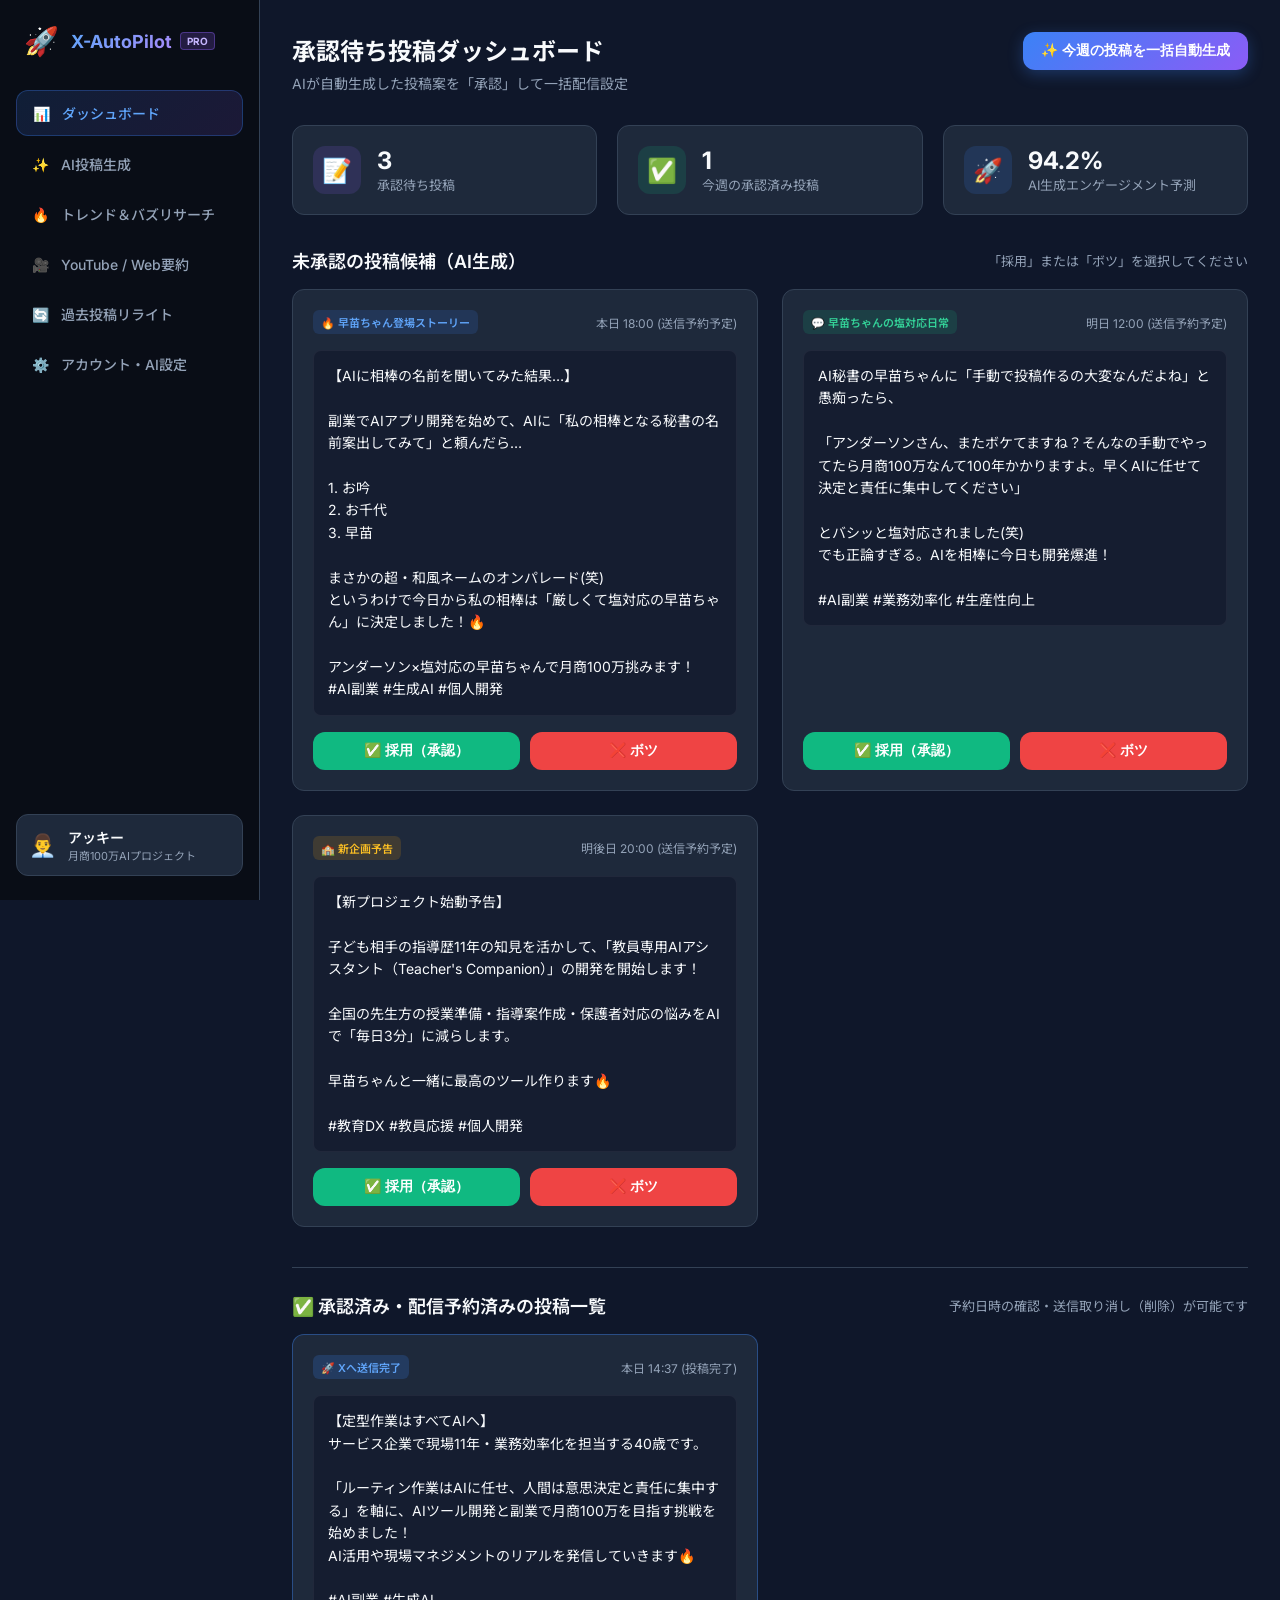
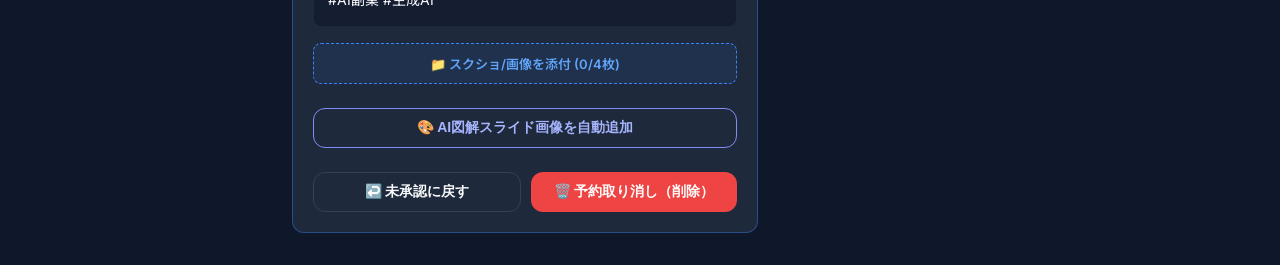
==== index.html @ 2ca6d3e2 "Add files via upload" ====
<!DOCTYPE html>
<html lang="ja">
<head>
  <meta charset="UTF-8">
  <meta name="viewport" content="width=device-width, initial-scale=1.0">
  <title>X-AutoPilot AI | X運用全自動化＆トレンド調査ダッシュボード</title>
  <link rel="preconnect" href="https://fonts.googleapis.com">
  <link rel="preconnect" href="https://fonts.gstatic.com" crossorigin>
  <link href="https://fonts.googleapis.com/css2?family=Inter:wght@400;500;600;700&family=Noto+Sans+JP:wght@400;500;700&display=swap" rel="stylesheet">
  <link rel="stylesheet" href="styles.css">
</head>
<body class="dark-mode">
  <!-- Sidebar Navigation -->
  <aside class="sidebar">
    <div class="logo-container">
      <div class="logo-icon">🚀</div>
      <div class="logo-text">
        <span class="brand-name">X-AutoPilot</span>
        <span class="badge-pro">PRO</span>
      </div>
    </div>

    <nav class="nav-menu">
      <a href="#dashboard" class="nav-item active" data-tab="dashboard">
        <span class="icon">📊</span> ダッシュボード
      </a>
      <a href="#generator" class="nav-item" data-tab="generator">
        <span class="icon">✨</span> AI投稿生成
      </a>
      <a href="#trend" class="nav-item" data-tab="trend">
        <span class="icon">🔥</span> トレンド＆バズリサーチ
      </a>
      <a href="#url-import" class="nav-item" data-tab="url-import">
        <span class="icon">🎥</span> YouTube / Web要約
      </a>
      <a href="#rewriter" class="nav-item" data-tab="rewriter">
        <span class="icon">🔄</span> 過去投稿リライト
      </a>
      <a href="#settings" class="nav-item" data-tab="settings">
        <span class="icon">⚙️</span> アカウント・AI設定
      </a>
    </nav>

    <div class="user-profile-widget">
      <div class="avatar">👨‍💼</div>
      <div class="user-info">
        <span class="user-name">アッキー</span>
        <span class="user-role">月商100万AIプロジェクト</span>
      </div>
    </div>
  </aside>

  <!-- Main Content Area -->
  <main class="main-content">
    <!-- Top Bar -->
    <header class="top-header">
      <div class="header-title">
        <h1 id="page-title">承認待ち投稿ダッシュボード</h1>
        <p class="subtitle">AIが自動生成した投稿案を「承認」して一括配信設定</p>
      </div>
      <div class="header-actions">
        <button id="btn-quick-generate" class="btn btn-primary">
          <span>✨ 今週の投稿を一括自動生成</span>
        </button>
      </div>
    </header>

    <!-- Tab 1: Dashboard / Approval Flow -->
    <section id="tab-dashboard" class="tab-content active">
      <div class="stats-grid">
        <div class="stat-card">
          <div class="stat-icon purple">📝</div>
          <div class="stat-data">
            <span class="stat-value" id="count-pending">7</span>
            <span class="stat-label">承認待ち投稿</span>
          </div>
        </div>
        <div class="stat-card">
          <div class="stat-icon green">✅</div>
          <div class="stat-data">
            <span class="stat-value" id="count-approved">12</span>
            <span class="stat-label">今週の承認済み投稿</span>
          </div>
        </div>
        <div class="stat-card">
          <div class="stat-icon blue">🚀</div>
          <div class="stat-data">
            <span class="stat-value">94.2%</span>
            <span class="stat-label">AI生成エンゲージメント予測</span>
          </div>
        </div>
      </div>

      <div class="section-header">
        <h2>未承認の投稿候補（AI生成）</h2>
        <span class="hint">「採用」または「ボツ」を選択してください</span>
      </div>

      <div id="approval-cards-container" class="cards-container" style="margin-bottom: 40px;">
        <!-- Dynamic Cards rendered via JS -->
      </div>

      <!-- Approved Posts Section -->
      <div class="section-header" style="border-top: 1px solid var(--border-color); padding-top: 24px;">
        <h2>✅ 承認済み・配信予約済みの投稿一覧</h2>
        <span class="hint">予約日時の確認・送信取り消し（削除）が可能です</span>
      </div>

      <div id="approved-cards-container" class="cards-container">
        <!-- Dynamic Approved Cards rendered via JS -->
      </div>
    </section>

    <!-- Tab 2: AI Post Generator -->
    <section id="tab-generator" class="tab-content">
      <div class="panel">
        <h2>✨ テーマ指定AI自動ポスト生成</h2>
        <p class="panel-desc">テーマやキーワードを入力するだけで、Xで伸びやすい140字テキスト＋ハッシュタグをAIが生成します。</p>
        
        <div class="form-group">
          <label>今週呟きたいテーマ・キーワード</label>
          <input type="text" id="gen-topic" placeholder="例：40代からのAI副業、マネジメントの悩み、C言語出身者のAI活用" value="40代からのAI副業×マネジメントのリアル">
        </div>

        <div class="form-row">
          <div class="form-group">
            <label>投稿トーン＆マナー</label>
            <select id="gen-tone">
              <option value="logical">論理的＆共感型（アッキー語り口）</option>
              <option value="energetic">熱量＆挑戦ストーリー型</option>
              <option value="tips">ノウハウ＆まとめ解説型</option>
            </select>
          </div>
          <div class="form-group">
            <label>生成件数</label>
            <select id="gen-count">
              <option value="3">3件（1日分）</option>
              <option value="7" selected>7件（1週間分）</option>
              <option value="14">14件（2週間分）</option>
            </select>
          </div>
        </div>

        <button id="btn-run-generate" class="btn btn-accent btn-large">
          AIで投稿案を生成する⚡️
        </button>
      </div>
    </section>

    <!-- Tab 3: Trend & Buzz Intelligence -->
    <section id="tab-trend" class="tab-content">
      <div class="panel">
        <h2>🔥 今日の最新トレンド＆バズテーマ全自動リサーチAI</h2>
        <p class="panel-desc">入力は一切不要！「最新トレンドをリサーチ」ボタンを押すだけで、AIが今X上で急上昇している最新キーワードとバズの切り口を自動収集・提案します。</p>

        <div class="form-group" style="text-align: center; padding: 20px; background: rgba(59, 130, 246, 0.05); border-radius: 12px; border: 1px dashed rgba(59, 130, 246, 0.3);">
          <button id="btn-search-trend" class="btn btn-primary btn-large" style="max-width: 400px; margin: 0 auto;">
            ⚡️ 今日のX最新トレンドを全自動リサーチする
          </button>
        </div>

        <div class="section-header" style="margin-top: 32px;">
          <h2>📊 今、Xで急上昇中のトレンド＆おすすめ投稿案</h2>
          <span class="hint">「このトレンドで投稿作成」を押すと投稿案がダッシュボードへ届きます</span>
        </div>

        <div id="trend-results-grid" class="trend-results-grid">
          <!-- Dynamic Trend Cards rendered via JS -->
        </div>
      </div>
    </section>

    <!-- Tab 4: YouTube & Web Summary -->
    <section id="tab-url-import" class="tab-content">
      <div class="panel">
        <h2>🎥 YouTube / Web記事 要約ポスト作成</h2>
        <p class="panel-desc">参考になったYouTube動画のURLやニュース記事のURLを貼るだけで、AIが要素を抽出してX用の投稿案に自動変換します。</p>

        <div class="form-group">
          <label>YouTube動画 または Web記事のURL</label>
          <input type="text" id="input-url" placeholder="https://www.youtube.com/watch?v=..." value="https://www.youtube.com/watch?v=hR5v04zfwqU">
        </div>

        <div class="form-group">
          <label>アッキーさんの補足メモ・感想（任意）</label>
          <textarea id="input-url-memo" rows="2" placeholder="例：若手が根性論で動かない原因は会社側の守る構造がなくなったから。激しく同意。">若い世代の離脱原因は根性ではなく合理性。リーダーの教え方を変える必要がある。</textarea>
        </div>

        <button id="btn-convert-url" class="btn btn-primary">
          URLからX投稿文を生成する🚀
        </button>

        <div id="url-output-container" class="output-preview hidden">
          <h3>生成された投稿案</h3>
          <div class="post-preview-box" id="url-output-text"></div>
          <button id="btn-add-url-to-approval" class="btn btn-success">承認リストへ追加</button>
        </div>
      </div>
    </section>

    <!-- Tab 5: Post Rewriter -->
    <section id="tab-rewriter" class="tab-content">
      <div class="panel">
        <h2>🔄 過去投稿のリライト＆パワーアップ</h2>
        <p class="panel-desc">過去に反応が良かった投稿や、前に投稿した文面を入力すると、AIが現在のトレンドや新しい視点を加えてリライトします。</p>

        <div class="form-group">
          <label>過去の投稿文</label>
          <textarea id="rewrite-input" rows="4" placeholder="過去に伸びた投稿文を貼り付けてください...">定型作業や誰がやっても同じルーティンワークは、全部AIに任せるべき。人間は人間がやるべき「決定すること」と「責任を取ること」に集中できる環境を作るのがベスト。</textarea>
        </div>

        <div class="form-group">
          <label>リライトの方針</label>
          <select id="rewrite-style">
            <option value="hook">冒頭のインパクト（フック）を強力にする</option>
            <option value="story">ストーリー性・体験談風にアレンジする</option>
            <option value="summary">箇条書き・リスト形式で分かりやすく整理する</option>
          </select>
        </div>

        <button id="btn-run-rewrite" class="btn btn-accent">
          投稿をパワーアップ・リライト⚡️
        </button>

        <div id="rewrite-output-container" class="output-preview hidden">
          <h3>リライト完了案</h3>
          <div class="post-preview-box" id="rewrite-output-text"></div>
          <button id="btn-add-rewrite-to-approval" class="btn btn-success">承認リストへ追加</button>
        </div>
      </div>
    </section>

    <!-- Tab 6: Settings -->
    <section id="tab-settings" class="tab-content">
      <div class="panel">
        <h2>⚙️ アカウント＆AIプロンプト設定</h2>
        <div class="form-group">
          <label>発信者のペルソナ（口調・バックグラウンド）</label>
          <textarea rows="4" id="setting-persona">アンダーソン（40歳）。サービス系企業で業務効率化＆現場リーダー2年(現場対応11年)｜元SE5年。「定型業務はAIに任せ、人間は意思決定と責任に集中する」を軸に、月商100万のAIプロダクトを構築中。冗談を言ったりボケたりするのが好きな愛されオジサン。論理的だけど親しみやすくお茶目。</textarea>
        </div>

        <div class="panel" style="background-color: var(--bg-dark); border: 1px solid var(--primary); margin-top: 20px;">
          <h3 style="font-size: 16px; margin-bottom: 12px; color: #60a5fa;">🔑 X API連携設定（自動投稿キー）</h3>
          <p class="panel-desc" style="margin-bottom: 16px;">X Developer Portalで取得したキーを入力して「設定を保存」してください。</p>

          <div class="form-group">
            <label>Client ID（クライアントID）</label>
            <input type="text" id="api-client-id" placeholder="X Developer Portalで発行された Client ID を入力...">
          </div>

          <div class="form-group">
            <label>Client Secret（クライアントシークレット）</label>
            <input type="text" id="api-client-secret" placeholder="X Developer Portalで発行された Client Secret を入力...">
          </div>

          <button id="btn-save-api-keys" class="btn btn-primary">
            🔑 X API設定を保存する
          </button>
        </div>
      </div>
    </section>
  </main>

  <script src="app.js"></script>
</body>
</html>
---- styles.css ----
/* ==========================================================================
   X-AutoPilot AI Design System & Styling (Vanilla CSS)
   ========================================================================== */

:root {
  --bg-dark: #0f172a;
  --bg-card: #1e293b;
  --bg-sidebar: #090d16;
  --border-color: #334155;
  --text-main: #f8fafc;
  --text-muted: #94a3b8;
  --primary: #3b82f6;
  --primary-hover: #2563eb;
  --accent: #8b5cf6;
  --accent-hover: #7c3aed;
  --success: #10b981;
  --warning: #f59e0b;
  --danger: #ef4444;
  --radius: 12px;
  --shadow: 0 10px 25px -5px rgba(0, 0, 0, 0.5);
  --font-sans: 'Inter', 'Noto Sans JP', sans-serif;
}

* {
  box-sizing: border-box;
  margin: 0;
  padding: 0;
}

body {
  font-family: var(--font-sans);
  background-color: var(--bg-dark);
  color: var(--text-main);
  display: flex;
  min-height: 100vh;
  overflow-x: hidden;
}

/* Sidebar */
.sidebar {
  width: 260px;
  background-color: var(--bg-sidebar);
  border-right: 1px solid var(--border-color);
  display: flex;
  flex-direction: column;
  padding: 24px 16px;
  position: fixed;
  height: 100vh;
  z-index: 10;
}

.logo-container {
  display: flex;
  align-items: center;
  gap: 12px;
  margin-bottom: 32px;
  padding-left: 8px;
}

.logo-icon {
  font-size: 28px;
}

.logo-text {
  display: flex;
  align-items: center;
  gap: 8px;
}

.brand-name {
  font-size: 18px;
  font-weight: 700;
  background: linear-gradient(135deg, #60a5fa, #a78bfa);
  -webkit-background-clip: text;
  -webkit-text-fill-color: transparent;
}

.badge-pro {
  background-color: rgba(139, 92, 246, 0.2);
  color: #c4b5fd;
  border: 1px solid rgba(139, 92, 246, 0.4);
  font-size: 10px;
  font-weight: 700;
  padding: 2px 6px;
  border-radius: 4px;
}

.nav-menu {
  display: flex;
  flex-direction: column;
  gap: 6px;
  flex: 1;
}

.nav-item {
  display: flex;
  align-items: center;
  gap: 12px;
  padding: 12px 16px;
  color: var(--text-muted);
  text-decoration: none;
  border-radius: var(--radius);
  font-size: 14px;
  font-weight: 500;
  transition: all 0.2s ease;
}

.nav-item:hover {
  background-color: rgba(255, 255, 255, 0.05);
  color: var(--text-main);
}

.nav-item.active {
  background: linear-gradient(135deg, rgba(59, 130, 246, 0.15), rgba(139, 92, 246, 0.15));
  border: 1px solid rgba(59, 130, 246, 0.3);
  color: #60a5fa;
}

.user-profile-widget {
  display: flex;
  align-items: center;
  gap: 12px;
  padding: 12px;
  background-color: var(--bg-card);
  border: 1px solid var(--border-color);
  border-radius: var(--radius);
  margin-top: auto;
}

.avatar {
  font-size: 22px;
}

.user-info {
  display: flex;
  flex-direction: column;
}

.user-name {
  font-size: 14px;
  font-weight: 600;
}

.user-role {
  font-size: 11px;
  color: var(--text-muted);
}

/* Main Content */
.main-content {
  margin-left: 260px;
  flex: 1;
  padding: 32px;
  max-width: 1200px;
}

/* Top Header */
.top-header {
  display: flex;
  justify-content: space-between;
  align-items: flex-start;
  margin-bottom: 32px;
}

.header-title h1 {
  font-size: 24px;
  font-weight: 700;
  margin-bottom: 6px;
}

.subtitle {
  color: var(--text-muted);
  font-size: 14px;
}

/* Buttons */
.btn {
  display: inline-flex;
  align-items: center;
  justify-content: center;
  gap: 8px;
  padding: 10px 18px;
  font-size: 14px;
  font-weight: 600;
  border-radius: var(--radius);
  border: none;
  cursor: pointer;
  transition: all 0.2s ease;
}

.btn-primary {
  background: linear-gradient(135deg, var(--primary), var(--accent));
  color: white;
  box-shadow: 0 4px 15px rgba(59, 130, 246, 0.3);
}

.btn-primary:hover {
  opacity: 0.9;
  transform: translateY(-1px);
}

.btn-accent {
  background: linear-gradient(135deg, #8b5cf6, #ec4899);
  color: white;
}

.btn-accent:hover {
  opacity: 0.9;
}

.btn-secondary {
  background-color: var(--bg-card);
  border: 1px solid var(--border-color);
  color: var(--text-main);
}

.btn-secondary:hover {
  background-color: #334155;
}

.btn-success {
  background-color: var(--success);
  color: white;
}

.btn-danger {
  background-color: var(--danger);
  color: white;
}

.btn-outline {
  background: transparent;
  border: 1px solid var(--primary);
  color: #60a5fa;
}

.btn-outline:hover {
  background-color: rgba(59, 130, 246, 0.1);
}

.btn-sm {
  padding: 6px 12px;
  font-size: 12px;
}

.btn-large {
  width: 100%;
  padding: 14px;
  font-size: 16px;
}

/* Tabs Toggle */
.tab-content {
  display: none;
}

.tab-content.active {
  display: block;
  animation: fadeIn 0.3s ease;
}

@keyframes fadeIn {
  from { opacity: 0; transform: translateY(6px); }
  to { opacity: 1; transform: translateY(0); }
}

/* Stats Grid */
.stats-grid {
  display: grid;
  grid-template-columns: repeat(auto-fit, minmax(240px, 1fr));
  gap: 20px;
  margin-bottom: 32px;
}

.stat-card {
  background-color: var(--bg-card);
  border: 1px solid var(--border-color);
  padding: 20px;
  border-radius: var(--radius);
  display: flex;
  align-items: center;
  gap: 16px;
}

.stat-icon {
  width: 48px;
  height: 48px;
  border-radius: 12px;
  display: flex;
  align-items: center;
  justify-content: center;
  font-size: 24px;
}

.stat-icon.purple { background-color: rgba(139, 92, 246, 0.15); }
.stat-icon.green { background-color: rgba(16, 185, 129, 0.15); }
.stat-icon.blue { background-color: rgba(59, 130, 246, 0.15); }

.stat-data {
  display: flex;
  flex-direction: column;
}

.stat-value {
  font-size: 24px;
  font-weight: 700;
}

.stat-label {
  font-size: 13px;
  color: var(--text-muted);
}

/* Cards Container (Approval Flow) */
.section-header {
  display: flex;
  align-items: center;
  justify-content: space-between;
  margin-bottom: 16px;
}

.section-header h2 {
  font-size: 18px;
  font-weight: 600;
}

.hint {
  font-size: 13px;
  color: var(--text-muted);
}

.cards-container {
  display: grid;
  grid-template-columns: repeat(auto-fill, minmax(340px, 1fr));
  gap: 24px;
}

.post-card {
  background-color: var(--bg-card);
  border: 1px solid var(--border-color);
  border-radius: var(--radius);
  padding: 20px;
  display: flex;
  flex-direction: column;
  gap: 16px;
  transition: transform 0.2s ease, border-color 0.2s ease;
}

.post-card:hover {
  transform: translateY(-2px);
  border-color: #475569;
}

.card-header {
  display: flex;
  justify-content: space-between;
  align-items: center;
}

.tag {
  font-size: 11px;
  font-weight: 600;
  padding: 4px 8px;
  border-radius: 6px;

}

.tag-ai { background-color: rgba(59, 130, 246, 0.15); color: #60a5fa; }
.tag-url { background-color: rgba(245, 158, 11, 0.15); color: #fbbf24; }
.tag-rewrite { background-color: rgba(16, 185, 129, 0.15); color: #34d399; }

.post-time {
  font-size: 12px;
  color: var(--text-muted);
}

.post-content {
  font-size: 14px;
  line-height: 1.6;
  white-space: pre-wrap;
  background-color: rgba(15, 23, 42, 0.6);
  padding: 14px;
  border-radius: 8px;
  border: 1px solid rgba(255, 255, 255, 0.05);
}

.card-actions {
  display: flex;
  gap: 10px;
  margin-top: auto;
}

.card-actions button {
  flex: 1;
}

/* Form & Panel Styling */
.panel {
  background-color: var(--bg-card);
  border: 1px solid var(--border-color);
  border-radius: var(--radius);
  padding: 28px;
  margin-bottom: 24px;
}

.panel h2 {
  font-size: 20px;
  margin-bottom: 6px;
}

.panel-desc {
  color: var(--text-muted);
  font-size: 14px;
  margin-bottom: 24px;
}

.form-group {
  margin-bottom: 20px;
}

.form-group label {
  display: block;
  font-size: 14px;
  font-weight: 600;
  margin-bottom: 8px;

}

input[type="text"], select, textarea {
  width: 100%;
  padding: 12px 14px;
  background-color: var(--bg-dark);
  border: 1px solid var(--border-color);
  border-radius: 8px;
  color: var(--text-main);
  font-family: inherit;
  font-size: 14px;
  transition: border-color 0.2s ease;
}

input[type="text"]:focus, select:focus, textarea:focus {
  outline: none;
  border-color: var(--primary);
}

.form-row {
  display: grid;
  grid-template-columns: 1fr 1fr;
  gap: 20px;
}

/* Output Preview */
.output-preview {
  margin-top: 24px;
  padding-top: 24px;
  border-top: 1px solid var(--border-color);
}

.output-preview.hidden {
  display: none;
}

.post-preview-box {
  background-color: var(--bg-dark);
  border: 1px solid var(--primary);
  border-radius: 8px;
  padding: 16px;
  font-size: 14px;
  line-height: 1.6;
  white-space: pre-wrap;
  margin: 16px 0;
}

/* Trend Section */
.trend-search-bar {
  display: flex;
  gap: 12px;
  margin-bottom: 24px;
}

.trend-results-grid {
  display: grid;
  grid-template-columns: repeat(auto-fit, minmax(300px, 1fr));
  gap: 20px;
}

.trend-card {
  background-color: var(--bg-dark);
  border: 1px solid var(--border-color);
  border-radius: var(--radius);
  padding: 20px;
}

.trend-badge {
  display: inline-block;
  font-size: 11px;
  font-weight: 700;
  color: #f87171;
  background-color: rgba(239, 68, 68, 0.15);
  padding: 4px 8px;
  border-radius: 6px;
  margin-bottom: 12px;
}

.trend-card h3 {
  font-size: 18px;
  margin-bottom: 4px;
}

.trend-card p {
  font-size: 13px;
  color: var(--text-muted);
  margin-bottom: 12px;
}

/* Attached Image Layout - Clean & 100% Scaled */
.attached-media {
  margin-top: 12px;
  border-radius: 8px;
  overflow: hidden;
  border: 1px solid var(--border-color);
  background-color: var(--bg-dark);
  padding: 10px;
}

.media-grid-container {
  display: flex;
  flex-direction: column;
  gap: 12px;
}

.media-preview-wrapper {
  position: relative;
  border-radius: 8px;
  overflow: hidden;
  border: 1px solid #475569;
  background-color: #0f172a;
  height: 200px;
  display: flex;
  justify-content: center;
  align-items: center;
  padding: 4px;
}

.media-preview-wrapper img {
  max-width: 100%;
  max-height: 192px;
  width: auto;
  height: auto;
  object-fit: contain;
  display: block;
  border-radius: 6px;
  box-shadow: 0 4px 12px rgba(0,0,0,0.4);
}

.btn-remove-media {
  position: absolute;
  top: 4px;
  right: 4px;
  background: rgba(239, 68, 68, 0.85);
  color: #fff;
  border: none;
  border-radius: 50%;
  width: 24px;
  height: 24px;
  font-size: 12px;
  font-weight: bold;
  cursor: pointer;
  display: flex;
  align-items: center;
  justify-content: center;
  box-shadow: 0 2px 6px rgba(0,0,0,0.5);
  transition: transform 0.2s ease, background 0.2s ease;
}

.btn-remove-media:hover {
  background: rgba(220, 38, 38, 1);
  transform: scale(1.1);
}

.btn-upload-label {
  display: inline-flex;
  align-items: center;
  justify-content: center;
  width: 100%;
  padding: 10px 16px;
  background: rgba(59, 130, 246, 0.1);
  border: 1px dashed #3b82f6;
  color: #60a5fa;
  border-radius: 8px;
  font-size: 13px;
  font-weight: 600;
  cursor: pointer;
  margin-bottom: 8px;
  transition: all 0.2s ease;
}

.btn-upload-label:hover {
  background: rgba(59, 130, 246, 0.2);
  border-color: #60a5fa;
}

.slide-graphic-box {
  background: linear-gradient(135deg, #1e1b4b, #311b92);
  padding: 16px;
  border-radius: 8px;
  color: #fff;
  font-family: var(--font-sans);
  display: flex;
  flex-direction: column;
  gap: 10px;
  border: 1px solid #6366f1;
}

.slide-graphic-header {
  font-size: 11px;
  font-weight: 700;
  color: #818cf8;
  letter-spacing: 1px;
  text-transform: uppercase;
}

.slide-graphic-title {
  font-size: 15px;
  font-weight: 700;
  color: #f3f4f6;
  line-height: 1.4;
}

.slide-graphic-body {
  background: rgba(255, 255, 255, 0.08);
  padding: 12px;
  border-radius: 6px;
  font-size: 12px;
  line-height: 1.5;
  color: #e5e7eb;
}

.slide-graphic-footer {
  font-size: 11px;
  color: #a5b4fc;
  text-align: right;
  font-weight: 600;
}
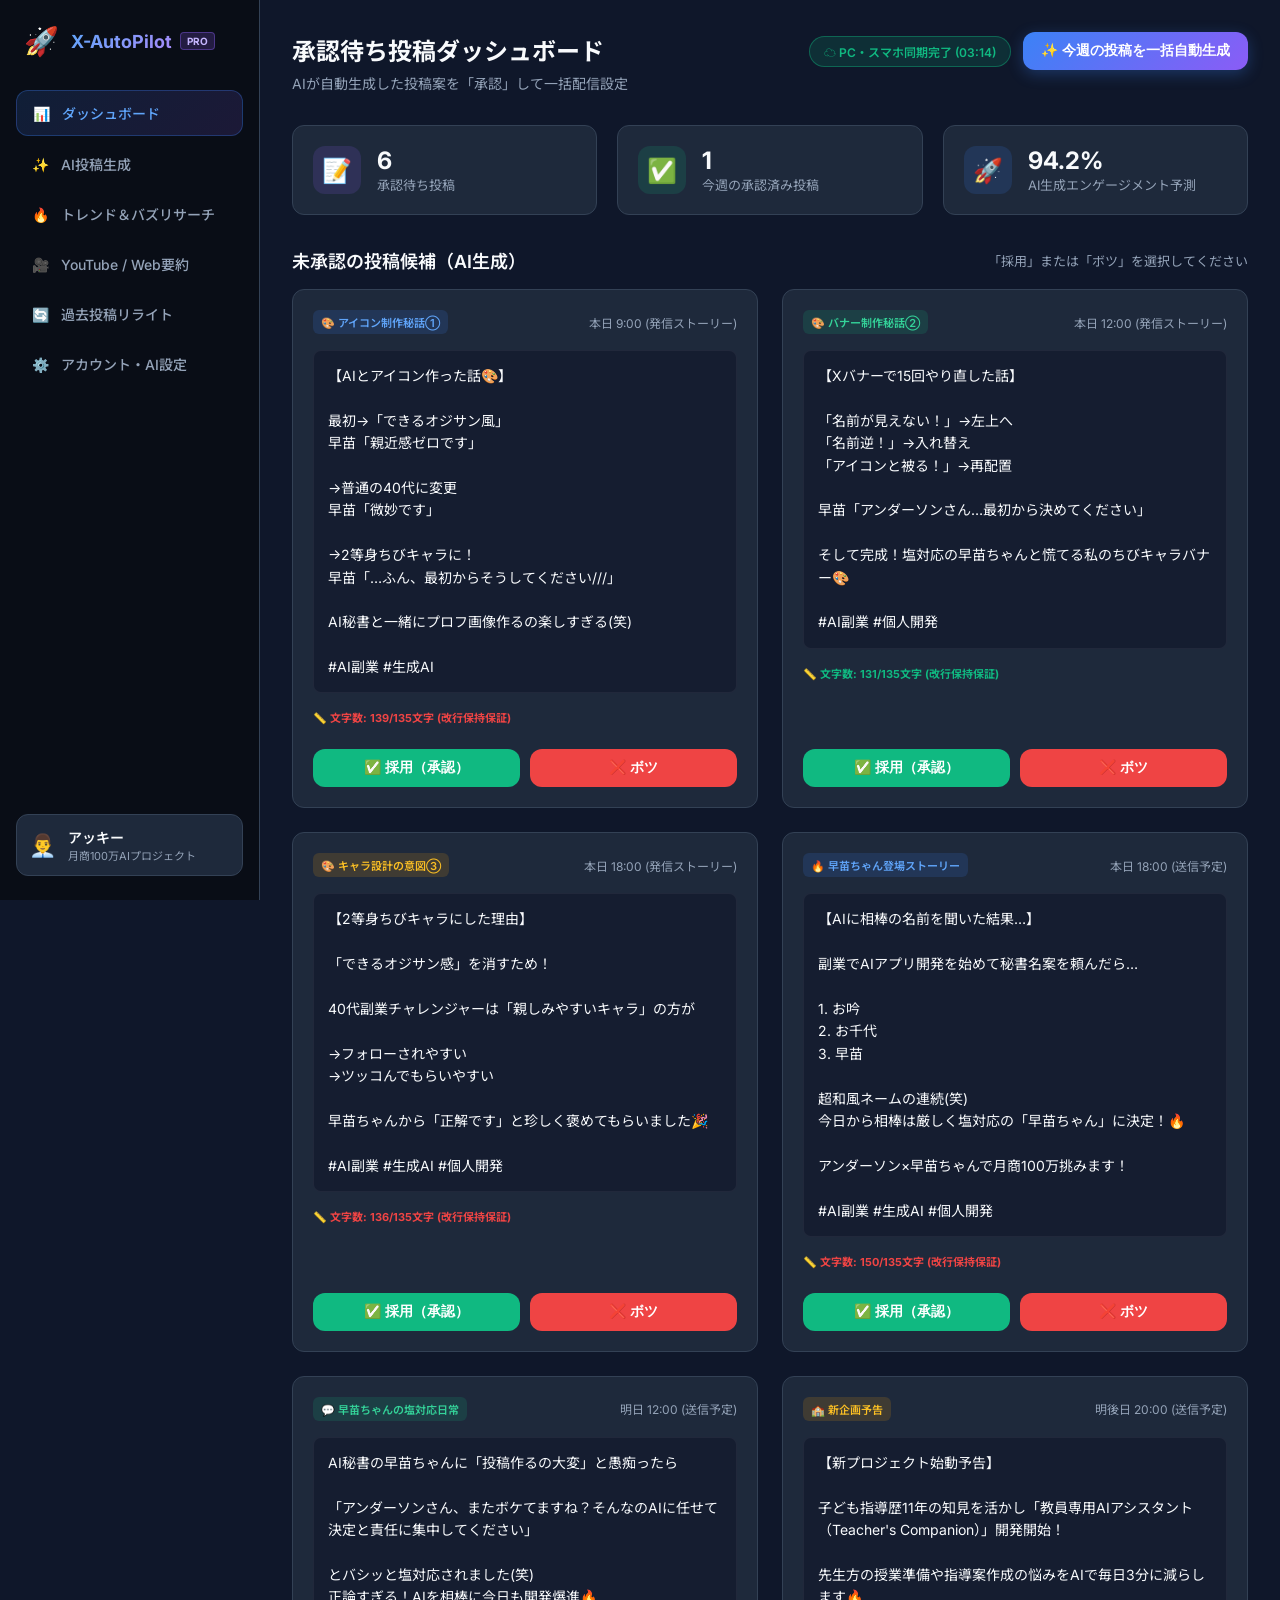
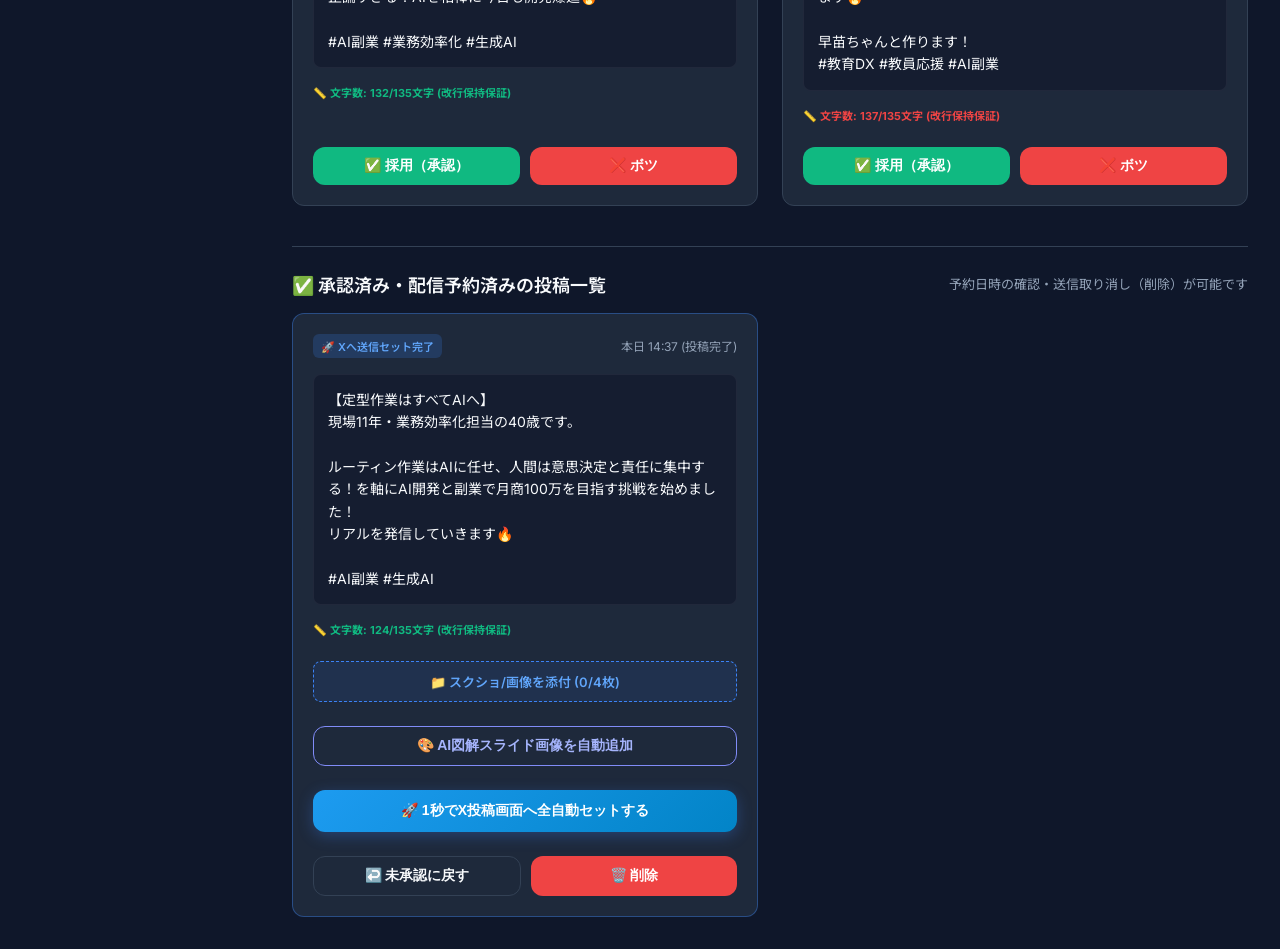
==== commit f1662bd1: "feat: Implement PC-Mobile Cloud Sync & Real AI Engine for Trend/Summarizer" ====
--- a/index.html
+++ b/index.html
@@ -58,7 +58,10 @@
         <h1 id="page-title">承認待ち投稿ダッシュボード</h1>
         <p class="subtitle">AIが自動生成した投稿案を「承認」して一括配信設定</p>
       </div>
-      <div class="header-actions">
+      <div class="header-actions" style="display: flex; gap: 12px; align-items: center;">
+        <span id="sync-status-badge" class="badge-sync" style="background: rgba(16, 185, 129, 0.15); color: #10b981; border: 1px solid rgba(16, 185, 129, 0.4); padding: 6px 14px; border-radius: 20px; font-size: 12px; font-weight: 600; display: flex; align-items: center; gap: 6px;">
+          <span>☁️ PC・スマホ同期中</span>
+        </span>
         <button id="btn-quick-generate" class="btn btn-primary">
           <span>✨ 今週の投稿を一括自動生成</span>
         </button>
@@ -239,22 +242,57 @@
           <textarea rows="4" id="setting-persona">アンダーソン（40歳）。サービス系企業で業務効率化＆現場リーダー2年(現場対応11年)｜元SE5年。「定型業務はAIに任せ、人間は意思決定と責任に集中する」を軸に、月商100万のAIプロダクトを構築中。冗談を言ったりボケたりするのが好きな愛されオジサン。論理的だけど親しみやすくお茶目。</textarea>
         </div>
 
+        <!-- Cloud Sync Panel -->
+        <div class="panel" style="background-color: var(--bg-dark); border: 1px solid #10b981; margin-top: 20px;">
+          <h3 style="font-size: 16px; margin-bottom: 12px; color: #34d399;">☁️ PC・スマホ リアルタイム全自動同期（クラウドSync）</h3>
+          <p class="panel-desc" style="margin-bottom: 16px;">PCで作成・承認した投稿や設定を、スマホからでも同じ内容で確認・送信できるようにクラウドで自動同期します。</p>
+
+          <div class="form-group">
+            <label>同期用アカウントID（PC・スマホで同じIDを入力してください）</label>
+            <input type="text" id="sync-account-id" value="akizuki_anderson_sync_100" placeholder="例: akizuki_anderson_sync_100">
+          </div>
+
+          <div style="display: flex; gap: 12px; flex-wrap: wrap;">
+            <button id="btn-manual-sync-pull" class="btn btn-primary" style="background: #10b981;">
+              📥 クラウドから最新データを読み込む (スマホ→PC / PC→スマホ)
+            </button>
+            <button id="btn-manual-sync-push" class="btn btn-secondary">
+              📤 現在のデータをクラウドへ手動保存
+            </button>
+          </div>
+        </div>
+
         <div class="panel" style="background-color: var(--bg-dark); border: 1px solid var(--primary); margin-top: 20px;">
-          <h3 style="font-size: 16px; margin-bottom: 12px; color: #60a5fa;">🔑 X API連携設定（自動投稿キー）</h3>
-          <p class="panel-desc" style="margin-bottom: 16px;">X Developer Portalで取得したキーを入力して「設定を保存」してください。</p>
-
-          <div class="form-group">
-            <label>Client ID（クライアントID）</label>
-            <input type="text" id="api-client-id" placeholder="X Developer Portalで発行された Client ID を入力...">
-          </div>
-
-          <div class="form-group">
-            <label>Client Secret（クライアントシークレット）</label>
-            <input type="text" id="api-client-secret" placeholder="X Developer Portalで発行された Client Secret を入力...">
+          <h3 style="font-size: 16px; margin-bottom: 12px; color: #60a5fa;">🔑 Gemini / OpenAI & X API 4大キー設定</h3>
+          <p class="panel-desc" style="margin-bottom: 16px;">本物のAI生成・要約・X自動投稿を使用するためのAPIキーを設定できます。</p>
+
+          <div class="form-group">
+            <label>Gemini / OpenAI API Key（高精度AIリアル生成・要約用）</label>
+            <input type="password" id="gemini-api-key" placeholder="AI API Key (AI_KEY_...) を入力...">
+          </div>
+
+          <div class="form-group">
+            <label>1. API Key (Consumer Key)</label>
+            <input type="text" id="api-key" placeholder="API Key を入力...">
+          </div>
+
+          <div class="form-group">
+            <label>2. API Key Secret (Consumer Secret)</label>
+            <input type="text" id="api-secret" placeholder="API Key Secret を入力...">
+          </div>
+
+          <div class="form-group">
+            <label>3. Access Token</label>
+            <input type="text" id="access-token" placeholder="Access Token を入力...">
+          </div>
+
+          <div class="form-group">
+            <label>4. Access Token Secret</label>
+            <input type="text" id="access-secret" placeholder="Access Token Secret を入力...">
           </div>
 
           <button id="btn-save-api-keys" class="btn btn-primary">
-            🔑 X API設定を保存する
+            🔑 全APIキー＆同期設定を保存する
           </button>
         </div>
       </div>
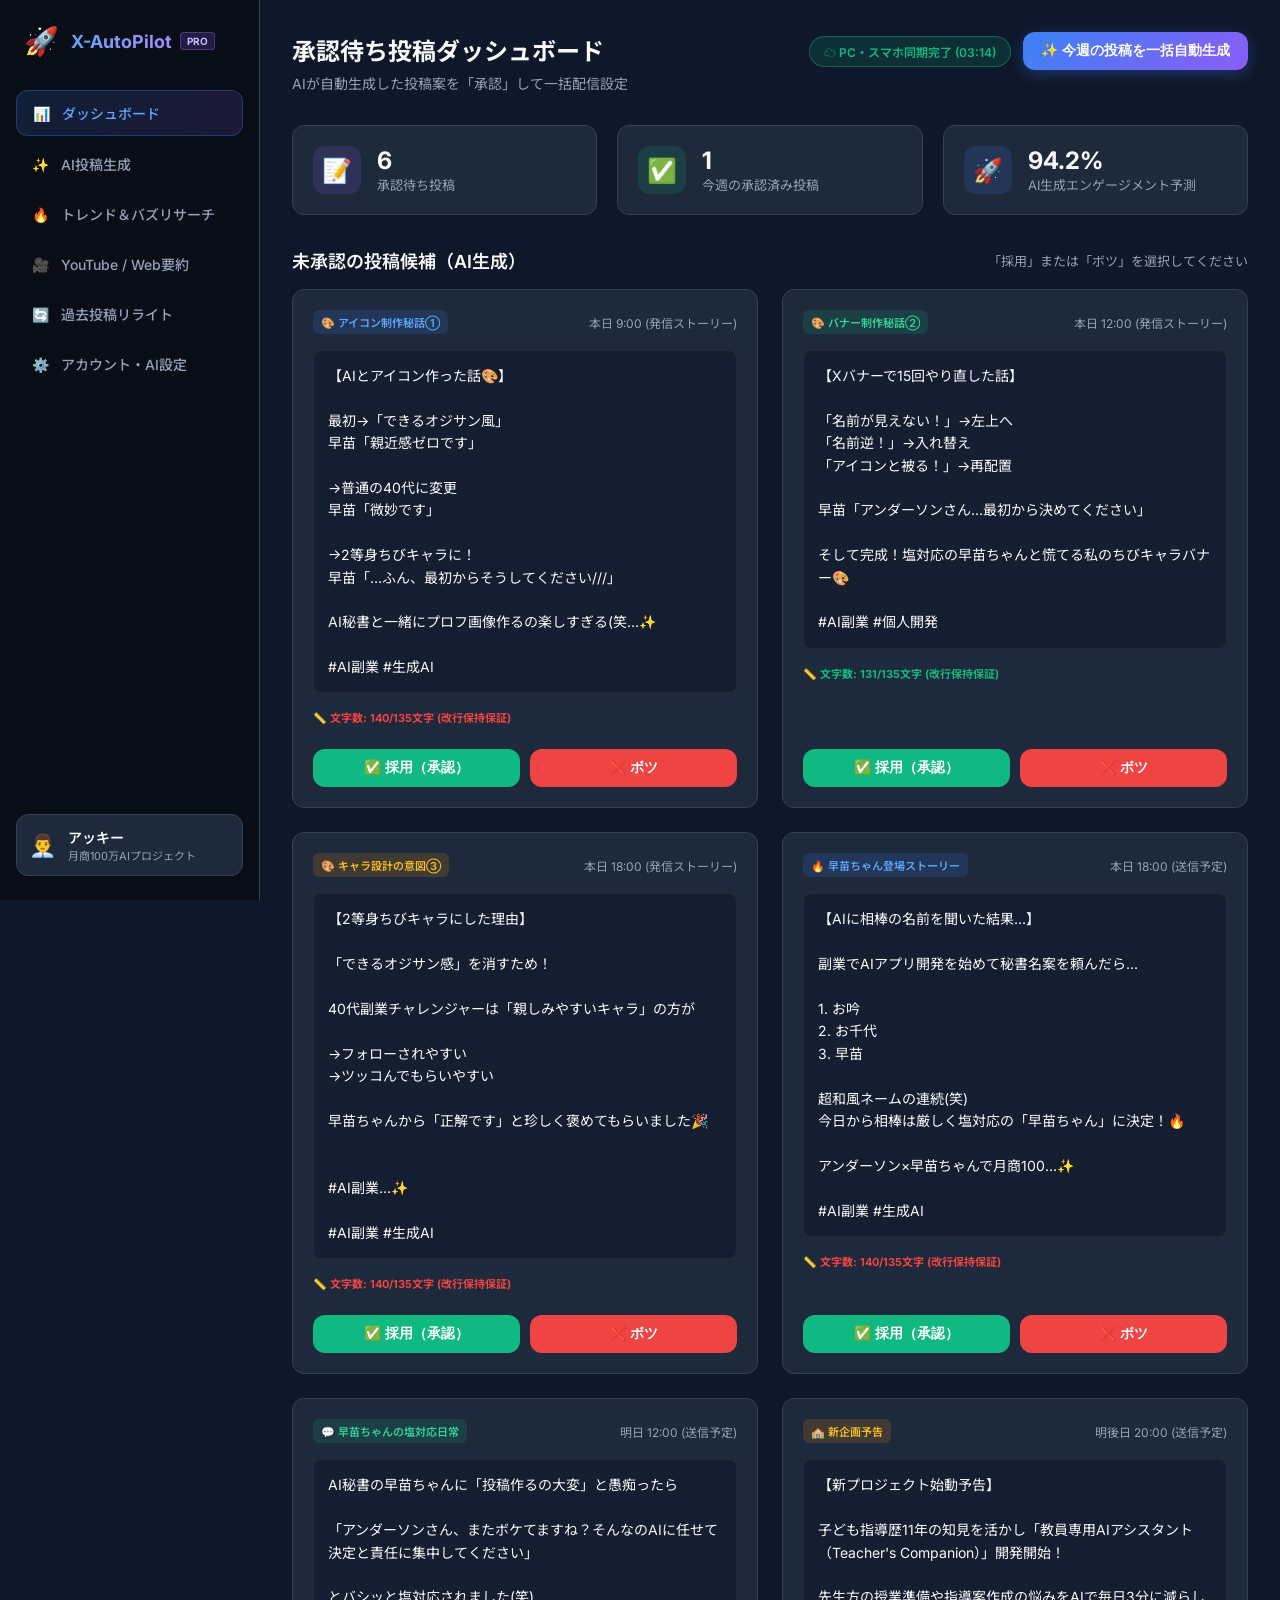
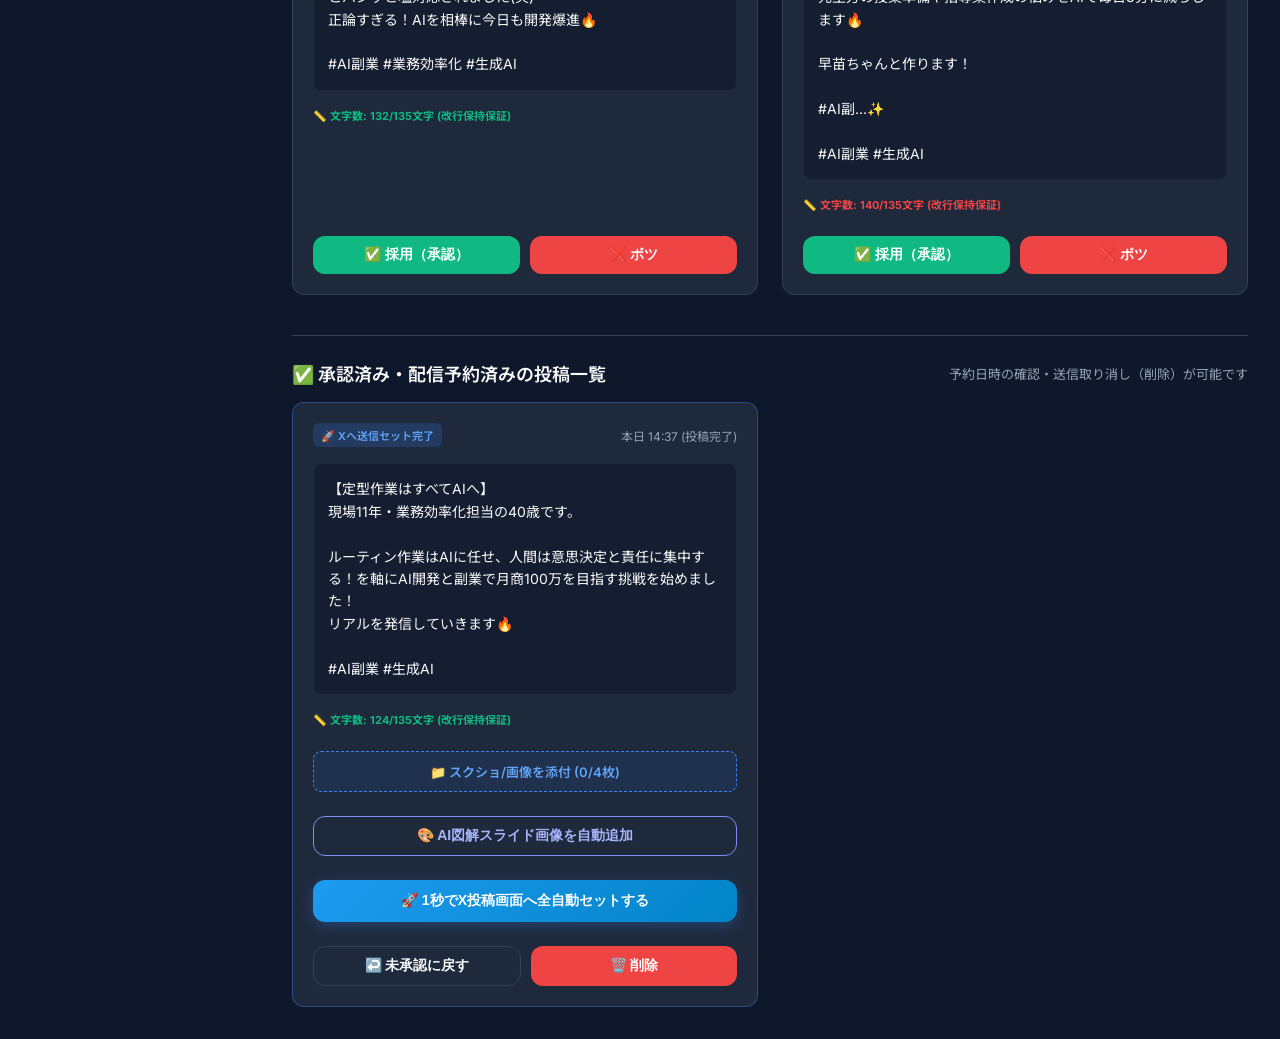
==== commit c22f9b30: "fix: Update persona stance to humble amazed AI beginner and enforce strictly <= 130 chars length gua" ====
--- a/index.html
+++ b/index.html
@@ -239,7 +239,7 @@
         <h2>⚙️ アカウント＆AIプロンプト設定</h2>
         <div class="form-group">
           <label>発信者のペルソナ（口調・バックグラウンド）</label>
-          <textarea rows="4" id="setting-persona">アンダーソン（40歳）。サービス系企業で業務効率化＆現場リーダー2年(現場対応11年)｜元SE5年。「定型業務はAIに任せ、人間は意思決定と責任に集中する」を軸に、月商100万のAIプロダクトを構築中。冗談を言ったりボケたりするのが好きな愛されオジサン。論理的だけど親しみやすくお茶目。</textarea>
+          <textarea rows="4" id="setting-persona">アンダーソン（40歳）。40代からAI副業・アプリ開発に初挑戦中！「最近のAIってこんなことまでできるのか…！」と日々驚きと感動の連続。エンジニア歴は昔のC言語のみで現代のAIは初心者。塩対応のAI秘書「早苗ちゃん」に指導されながら、ボケたり驚いたりしつつ等身大で月商100万を目指す愛されオジサン。</textarea>
         </div>
 
         <!-- Cloud Sync Panel -->
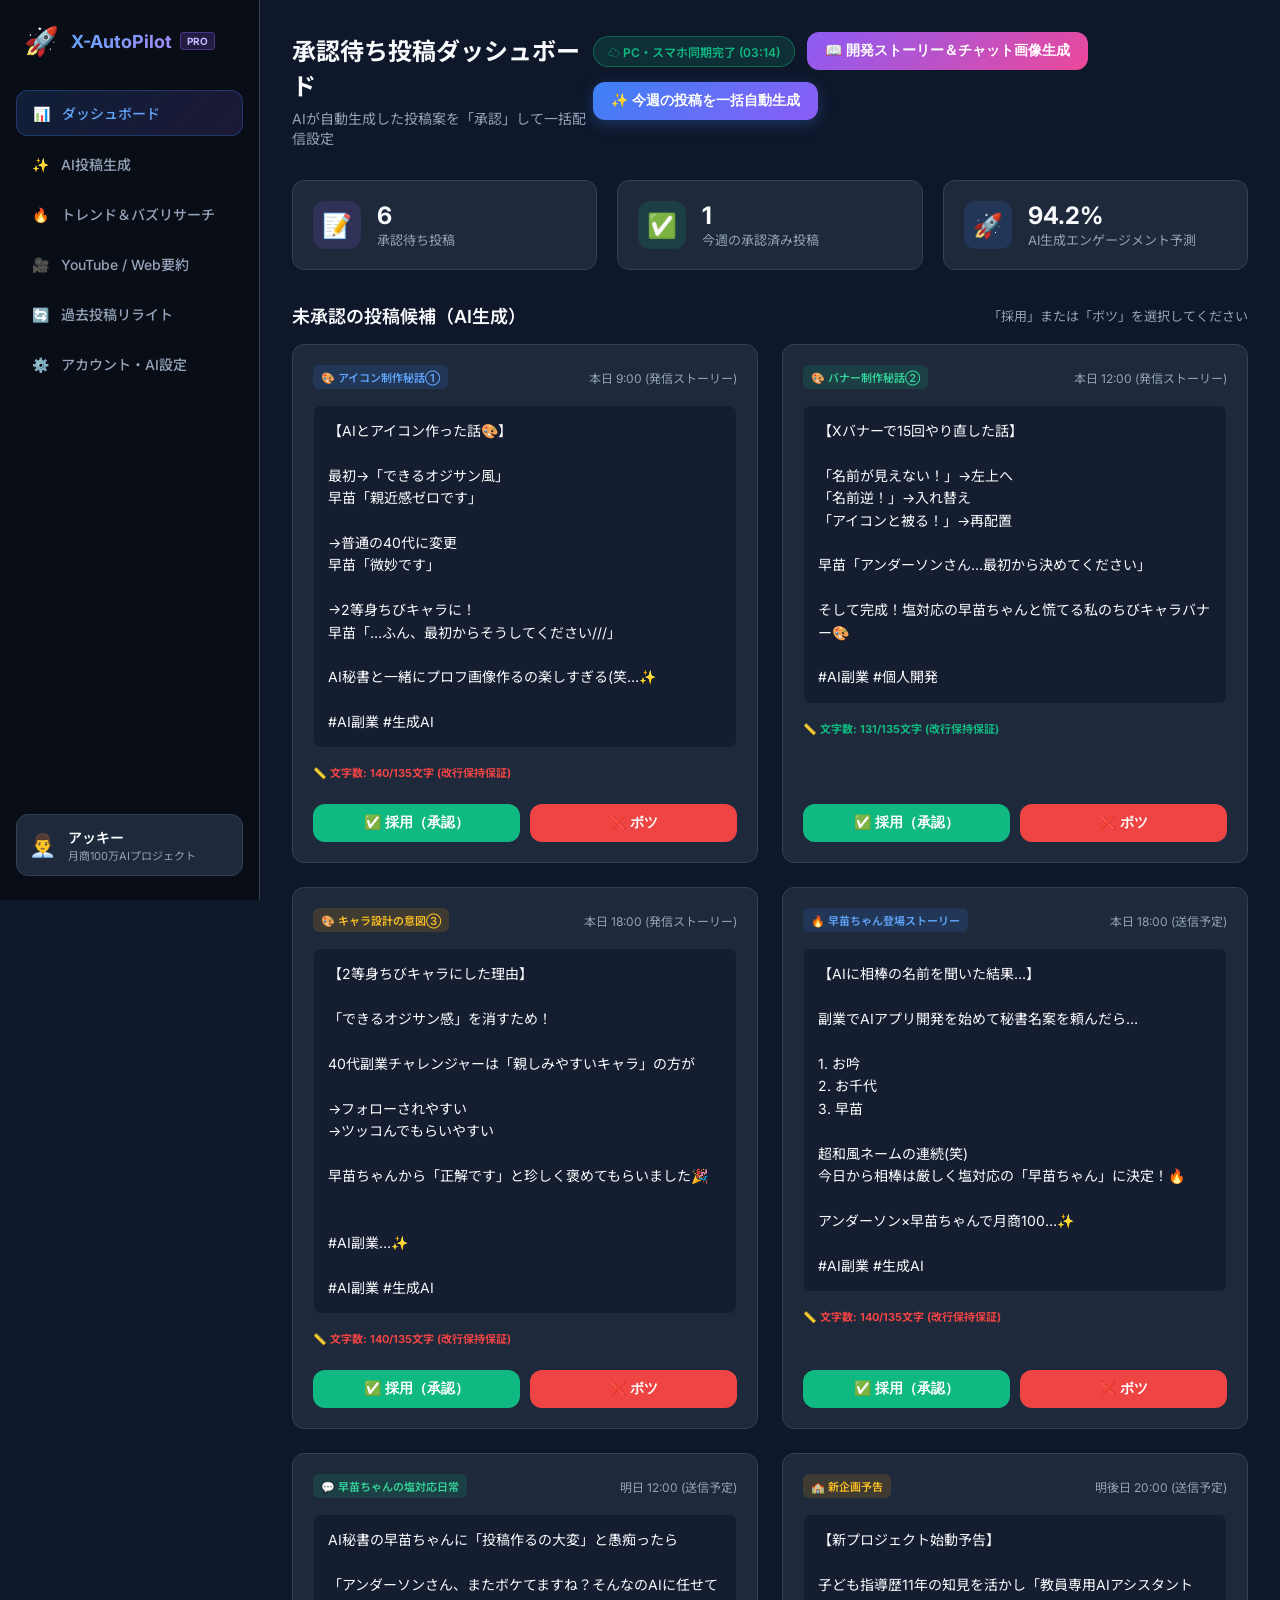
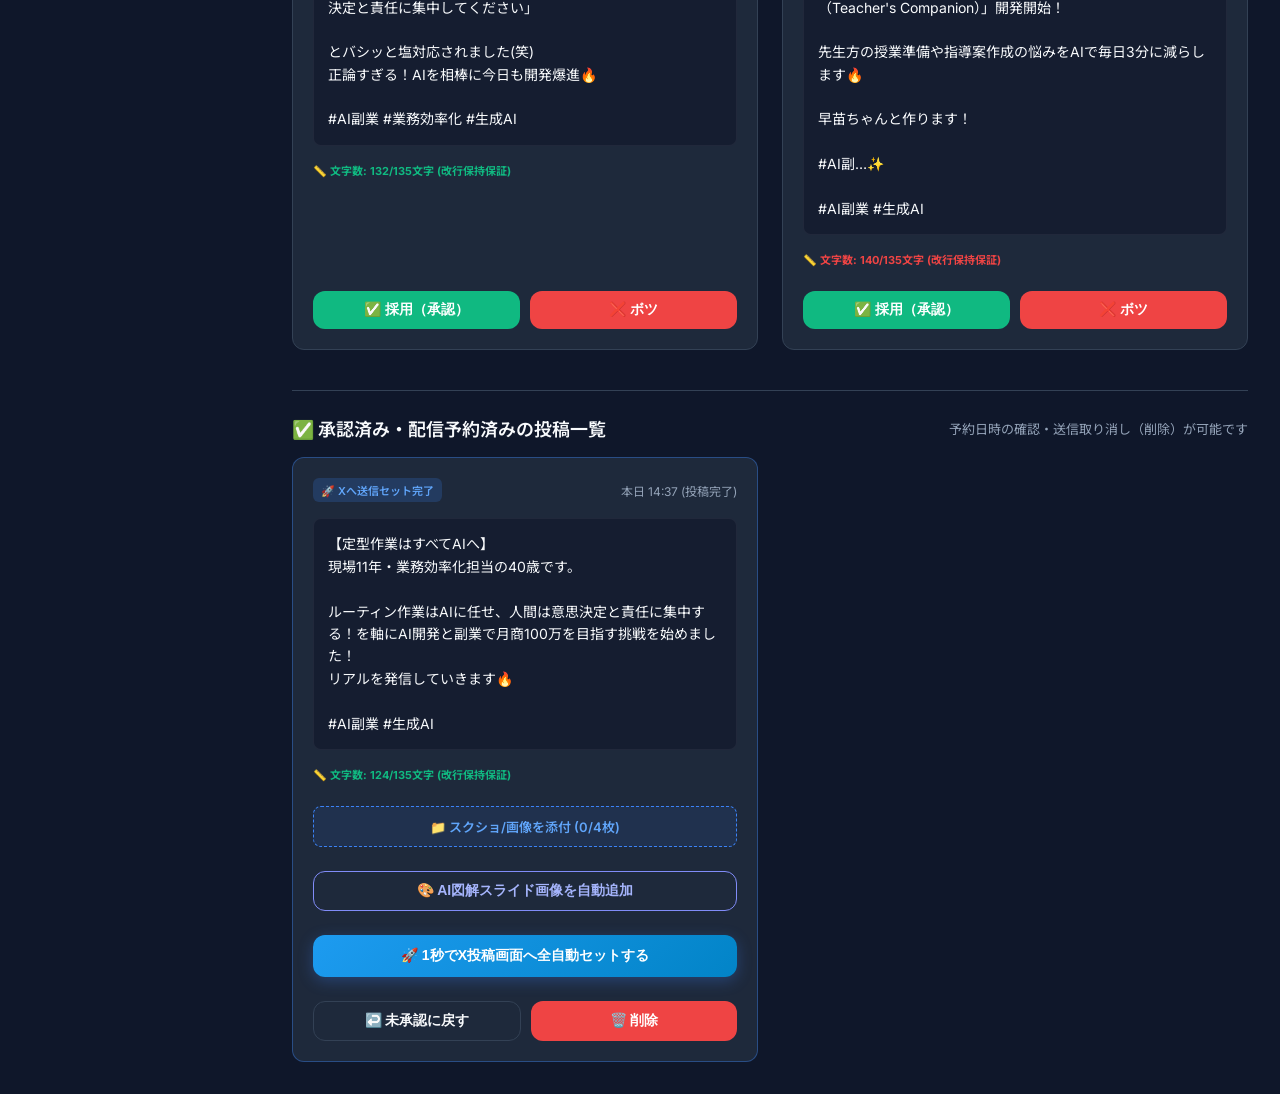
==== commit e329a307: "feat: Add Real AI Development Story Generator with 100% Automated Chat UI Image Attachment & strict " ====
--- a/index.html
+++ b/index.html
@@ -58,10 +58,13 @@
         <h1 id="page-title">承認待ち投稿ダッシュボード</h1>
         <p class="subtitle">AIが自動生成した投稿案を「承認」して一括配信設定</p>
       </div>
-      <div class="header-actions" style="display: flex; gap: 12px; align-items: center;">
+      <div class="header-actions" style="display: flex; gap: 12px; align-items: center; flex-wrap: wrap;">
         <span id="sync-status-badge" class="badge-sync" style="background: rgba(16, 185, 129, 0.15); color: #10b981; border: 1px solid rgba(16, 185, 129, 0.4); padding: 6px 14px; border-radius: 20px; font-size: 12px; font-weight: 600; display: flex; align-items: center; gap: 6px;">
           <span>☁️ PC・スマホ同期中</span>
         </span>
+        <button id="btn-generate-story" class="btn btn-accent" style="background: linear-gradient(135deg, #8b5cf6 0%, #ec4899 100%);">
+          <span>📖 開発ストーリー＆チャット画像生成</span>
+        </button>
         <button id="btn-quick-generate" class="btn btn-primary">
           <span>✨ 今週の投稿を一括自動生成</span>
         </button>
@@ -239,7 +242,7 @@
         <h2>⚙️ アカウント＆AIプロンプト設定</h2>
         <div class="form-group">
           <label>発信者のペルソナ（口調・バックグラウンド）</label>
-          <textarea rows="4" id="setting-persona">アンダーソン（40歳）。40代からAI副業・アプリ開発に初挑戦中！「最近のAIってこんなことまでできるのか…！」と日々驚きと感動の連続。エンジニア歴は昔のC言語のみで現代のAIは初心者。塩対応のAI秘書「早苗ちゃん」に指導されながら、ボケたり驚いたりしつつ等身大で月商100万を目指す愛されオジサン。</textarea>
+          <textarea rows="4" id="setting-persona">アンダーソン（40代）。40代からAI副業・アプリ開発に初挑戦中！「定型作業はAIに任せ、人間は意思決定と責任に集中する」が持論。失敗や壁にぶつかった時も『(;´∀｀)』『😢』と素直に共有する誠実で等身大の語り口。根性論ではなく論理とルールを重視。塩対応のAI秘書「早苗ちゃん」に指導されながら、お茶目にコツコツ前進する愛されキャラ。</textarea>
         </div>
 
         <!-- Cloud Sync Panel -->
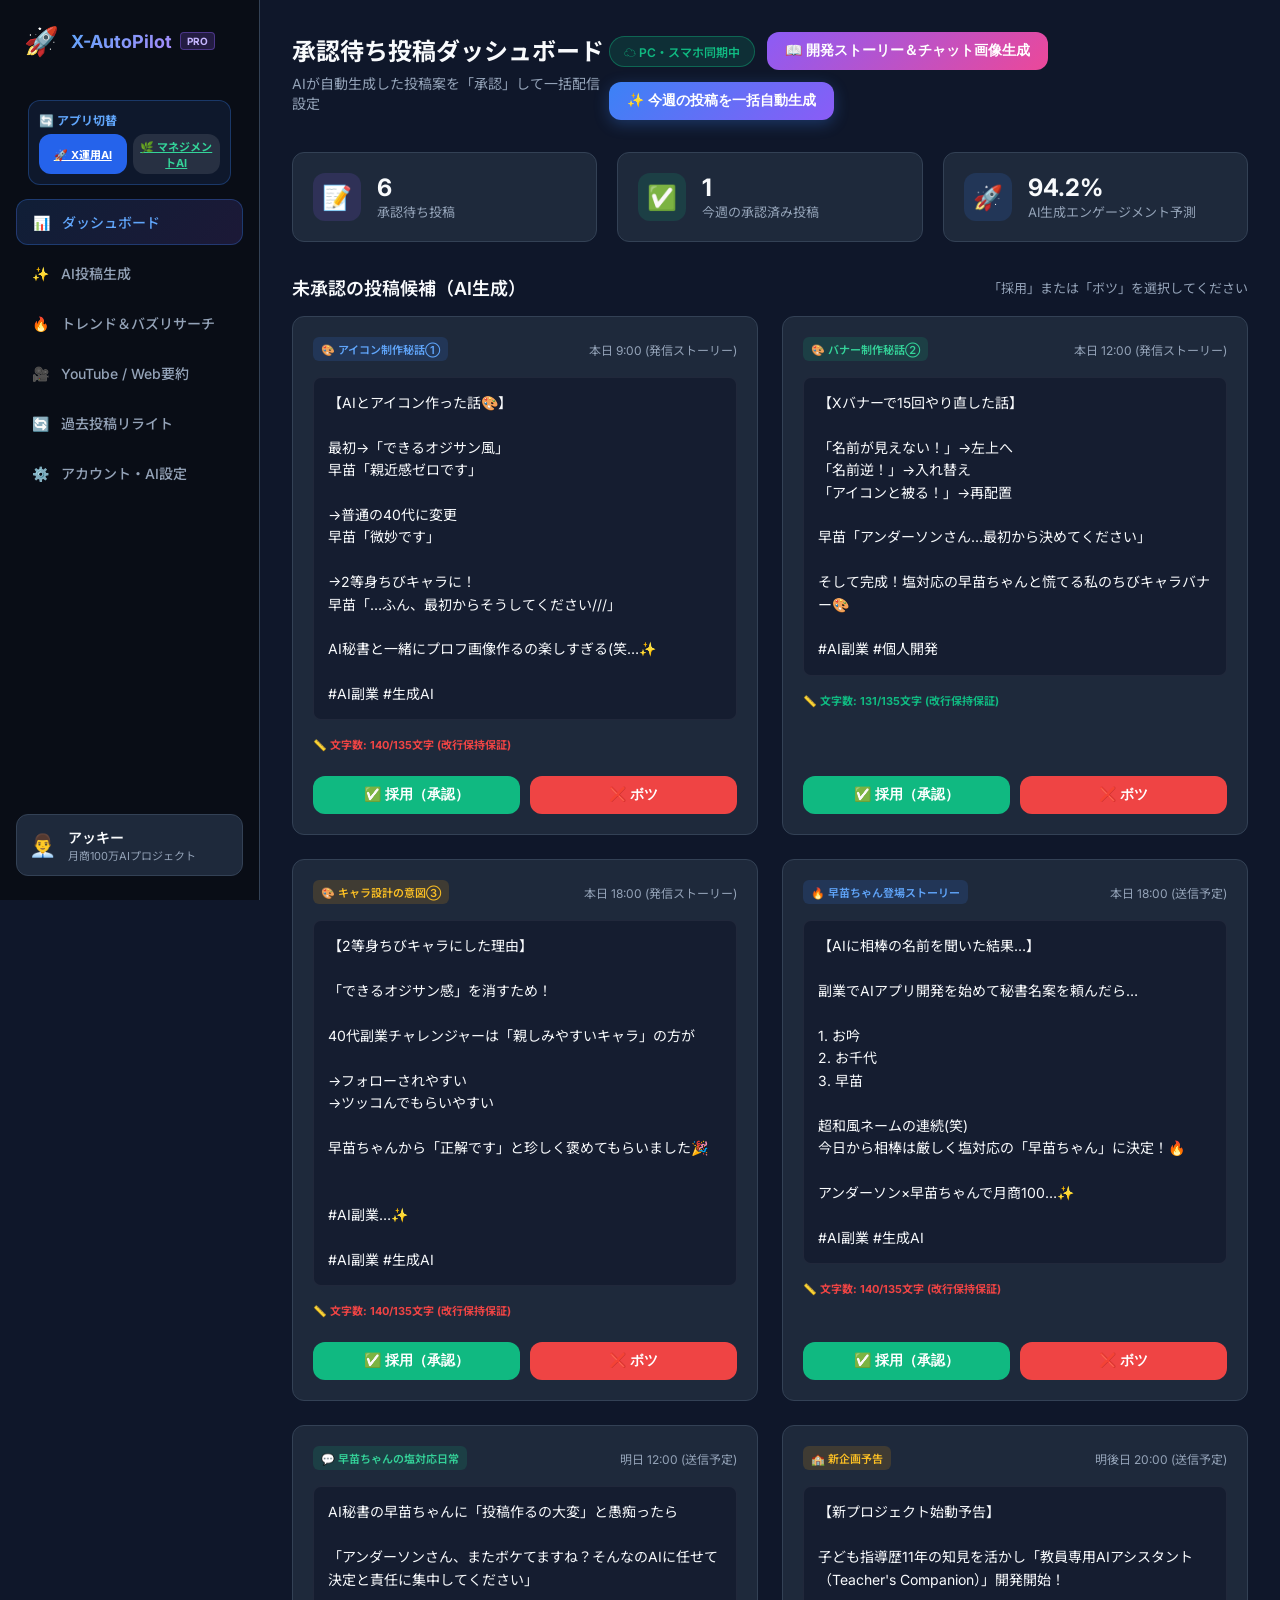
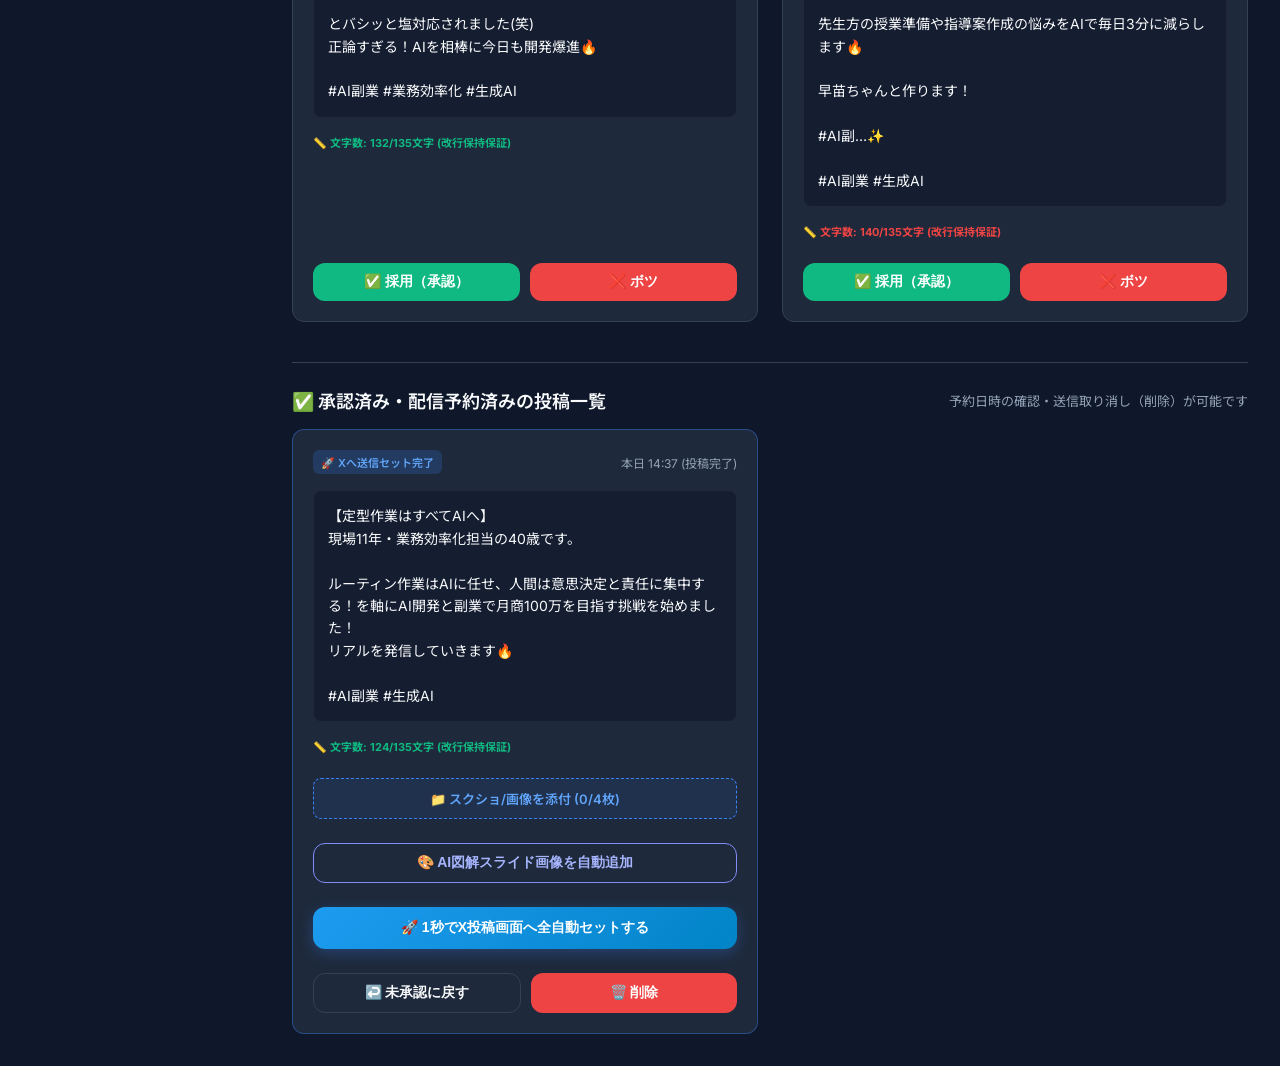
==== commit b97c7439: "feat: Build Product #2 Management Support AI with healing earth-tone UI, gamification status, 6 part" ====
--- a/index.html
+++ b/index.html
@@ -20,6 +20,15 @@
       </div>
     </div>
 
+    <!-- App Switcher Badge -->
+    <div style="padding: 10px; margin: 10px 12px 14px; background: rgba(59, 130, 246, 0.1); border: 1px solid rgba(59, 130, 246, 0.3); border-radius: 12px; font-size: 12px;">
+      <span style="color: #60a5fa; font-weight: 700;">🔄 アプリ切替</span>
+      <div style="margin-top: 6px; display: flex; gap: 6px;">
+        <a href="index.html" class="btn btn-sm" style="flex: 1; text-align: center; background: #2563eb; color: #fff; font-size: 11px; font-weight: 700; padding: 4px 6px;">🚀 X運用AI</a>
+        <a href="management.html" class="btn btn-sm" style="flex: 1; text-align: center; background: rgba(255,255,255,0.1); color: #34d399; font-size: 11px; font-weight: 700; padding: 4px 6px;">🌿 マネジメントAI</a>
+      </div>
+    </div>
+
     <nav class="nav-menu">
       <a href="#dashboard" class="nav-item active" data-tab="dashboard">
         <span class="icon">📊</span> ダッシュボード
